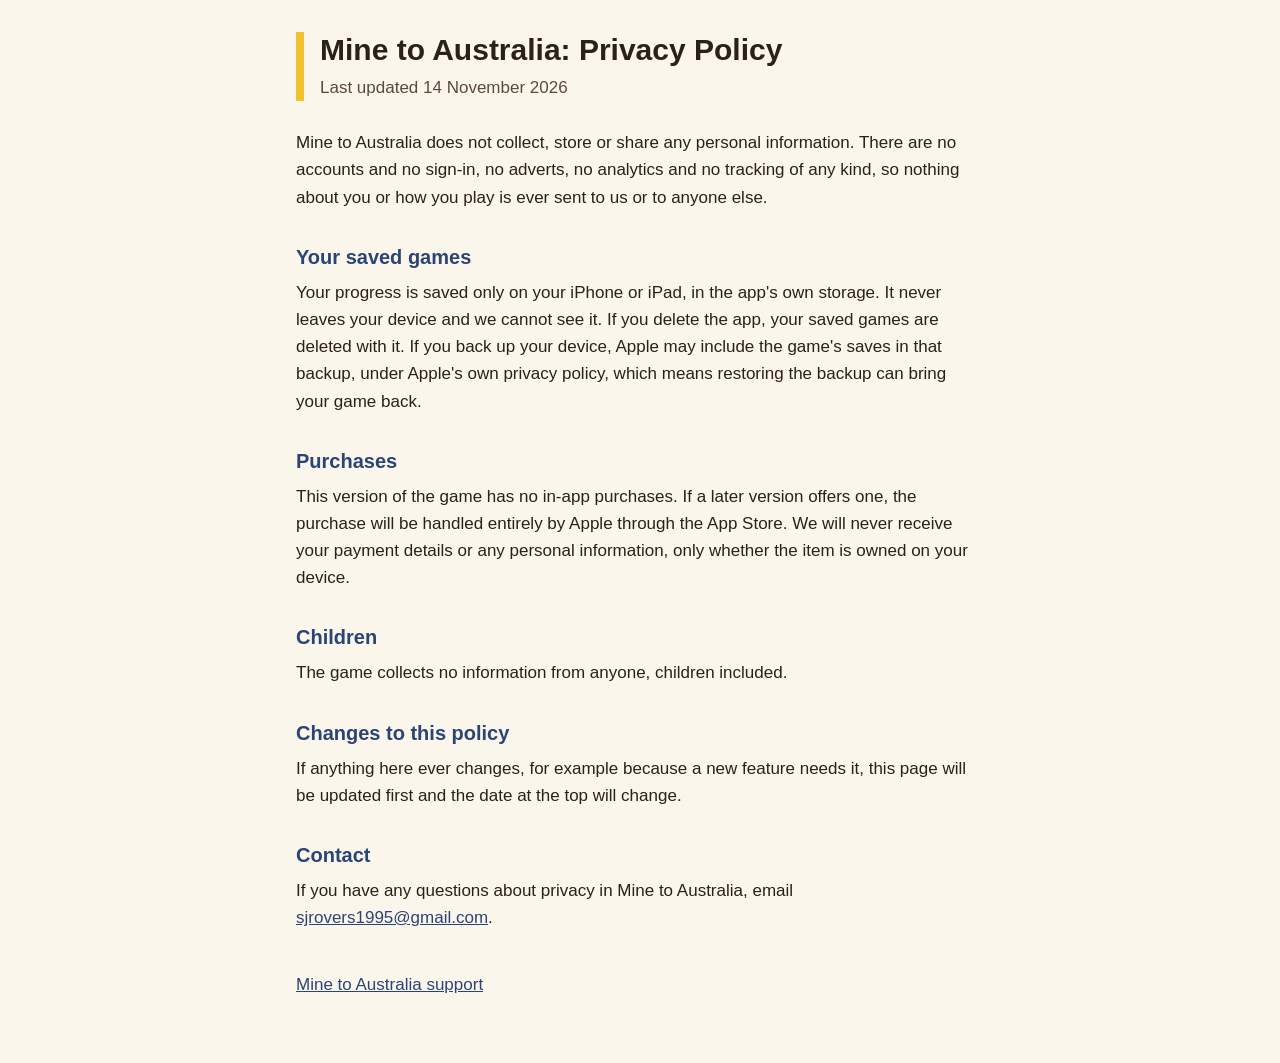
==== privacy.html @ 1adefa8f "Privacy policy and support pages for Mine to Australia Co-Authored-By: Claude Opus 5.5 <noreply@anth" ====
<!doctype html>
<html lang="en-GB">
<head>
<meta charset="utf-8">
<meta name="viewport" content="width=device-width, initial-scale=1">
<title>Mine to Australia: Privacy Policy</title>
<style>
  :root { --ink: #2b2118; --soft: #5a4a3a; --bg: #fbf6ec; --card: #ffffff; --gold: #f2c12e; --blue: #2b4476; }
  @media (prefers-color-scheme: dark) { :root { --ink: #f3ece0; --soft: #c9bba6; --bg: #17130f; --card: #221c16; --blue: #8fb0ea; } }
  * { box-sizing: border-box; }
  body { margin: 0; background: var(--bg); color: var(--ink); font: 17px/1.6 -apple-system, BlinkMacSystemFont, "Segoe UI", Roboto, sans-serif; }
  main { max-width: 720px; margin: 0 auto; padding: 32px 16px 64px; }
  header { border-left: 8px solid var(--gold); padding-left: 16px; margin-bottom: 28px; }
  h1 { font-size: 30px; line-height: 1.2; margin: 0 0 6px; }
  h2 { font-size: 20px; margin: 30px 0 6px; color: var(--blue); }
  p { margin: 0 0 12px; }
  .meta { color: var(--soft); margin: 0; }
  a { color: var(--blue); }
  nav { margin-top: 40px; color: var(--soft); }
</style>
</head>
<body>
<main>
  <header>
    <h1>Mine to Australia: Privacy Policy</h1>
    <p class="meta">Last updated 14 November 2026</p>
  </header>

  <p>Mine to Australia does not collect, store or share any personal information. There are no accounts and no sign-in, no adverts, no analytics and no tracking of any kind, so nothing about you or how you play is ever sent to us or to anyone else.</p>

  <h2>Your saved games</h2>
  <p>Your progress is saved only on your iPhone or iPad, in the app's own storage. It never leaves your device and we cannot see it. If you delete the app, your saved games are deleted with it. If you back up your device, Apple may include the game's saves in that backup, under Apple's own privacy policy, which means restoring the backup can bring your game back.</p>

  <h2>Purchases</h2>
  <p>This version of the game has no in-app purchases. If a later version offers one, the purchase will be handled entirely by Apple through the App Store. We will never receive your payment details or any personal information, only whether the item is owned on your device.</p>

  <h2>Children</h2>
  <p>The game collects no information from anyone, children included.</p>

  <h2>Changes to this policy</h2>
  <p>If anything here ever changes, for example because a new feature needs it, this page will be updated first and the date at the top will change.</p>

  <h2>Contact</h2>
  <p>If you have any questions about privacy in Mine to Australia, email <a href="mailto:sjrovers1995@gmail.com">sjrovers1995@gmail.com</a>.</p>

  <nav><a href="./">Mine to Australia support</a></nav>
</main>
</body>
</html>
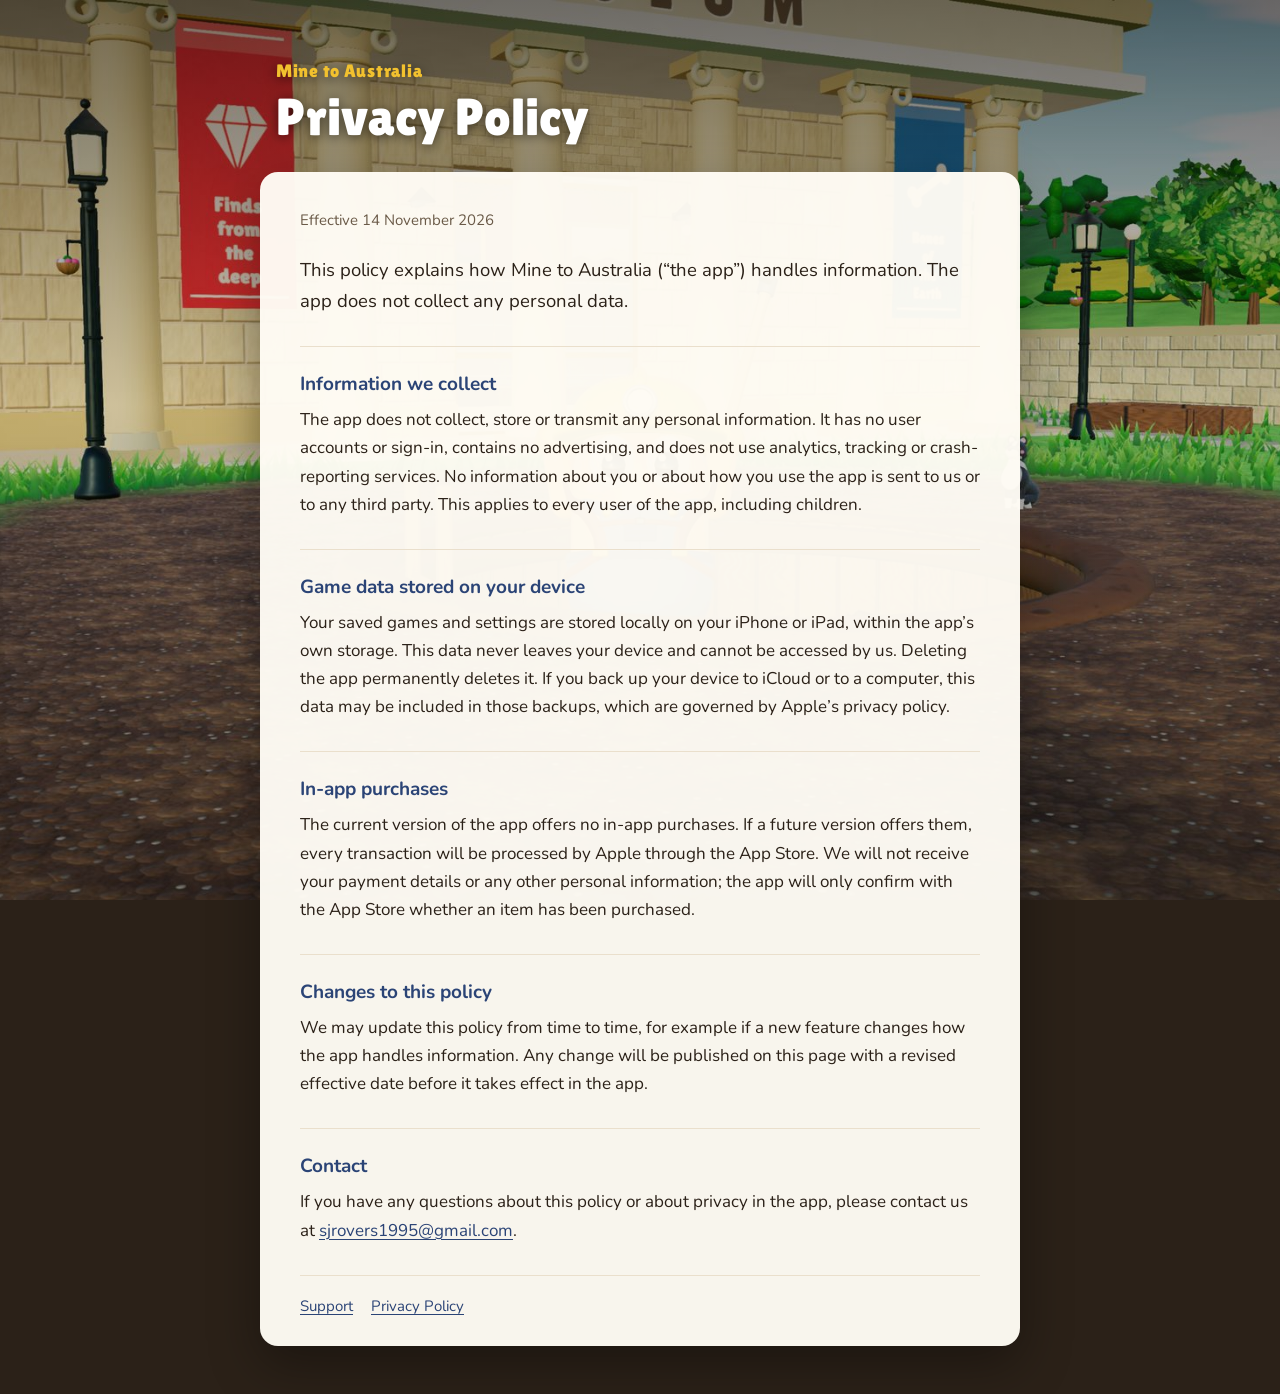
==== commit 674cc6a0: "Redesign: the game's header picture behind the pages, more formal wording The App Store header image" ====
--- a/privacy.html
+++ b/privacy.html
@@ -3,47 +3,38 @@
 <head>
 <meta charset="utf-8">
 <meta name="viewport" content="width=device-width, initial-scale=1">
-<title>Mine to Australia: Privacy Policy</title>
-<style>
-  :root { --ink: #2b2118; --soft: #5a4a3a; --bg: #fbf6ec; --card: #ffffff; --gold: #f2c12e; --blue: #2b4476; }
-  @media (prefers-color-scheme: dark) { :root { --ink: #f3ece0; --soft: #c9bba6; --bg: #17130f; --card: #221c16; --blue: #8fb0ea; } }
-  * { box-sizing: border-box; }
-  body { margin: 0; background: var(--bg); color: var(--ink); font: 17px/1.6 -apple-system, BlinkMacSystemFont, "Segoe UI", Roboto, sans-serif; }
-  main { max-width: 720px; margin: 0 auto; padding: 32px 16px 64px; }
-  header { border-left: 8px solid var(--gold); padding-left: 16px; margin-bottom: 28px; }
-  h1 { font-size: 30px; line-height: 1.2; margin: 0 0 6px; }
-  h2 { font-size: 20px; margin: 30px 0 6px; color: var(--blue); }
-  p { margin: 0 0 12px; }
-  .meta { color: var(--soft); margin: 0; }
-  a { color: var(--blue); }
-  nav { margin-top: 40px; color: var(--soft); }
-</style>
+<title>Privacy Policy | Mine to Australia</title>
+<meta name="description" content="The privacy policy for Mine to Australia on iPhone and iPad. The app collects no personal data.">
+<link rel="preload" href="fonts/lilita-one-latin-400-normal.woff2" as="font" type="font/woff2" crossorigin>
+<link rel="stylesheet" href="style.css">
 </head>
 <body>
+<header class="hero">
+  <p class="game">Mine to Australia</p>
+  <h1>Privacy Policy</h1>
+</header>
 <main>
-  <header>
-    <h1>Mine to Australia: Privacy Policy</h1>
-    <p class="meta">Last updated 14 November 2026</p>
-  </header>
+  <p class="meta">Effective 14 November 2026</p>
+  <p class="lead">This policy explains how Mine to Australia (“the app”) handles information. The app does not collect any personal data.</p>
 
-  <p>Mine to Australia does not collect, store or share any personal information. There are no accounts and no sign-in, no adverts, no analytics and no tracking of any kind, so nothing about you or how you play is ever sent to us or to anyone else.</p>
+  <h2>Information we collect</h2>
+  <p>The app does not collect, store or transmit any personal information. It has no user accounts or sign-in, contains no advertising, and does not use analytics, tracking or crash-reporting services. No information about you or about how you use the app is sent to us or to any third party. This applies to every user of the app, including children.</p>
 
-  <h2>Your saved games</h2>
-  <p>Your progress is saved only on your iPhone or iPad, in the app's own storage. It never leaves your device and we cannot see it. If you delete the app, your saved games are deleted with it. If you back up your device, Apple may include the game's saves in that backup, under Apple's own privacy policy, which means restoring the backup can bring your game back.</p>
+  <h2>Game data stored on your device</h2>
+  <p>Your saved games and settings are stored locally on your iPhone or iPad, within the app’s own storage. This data never leaves your device and cannot be accessed by us. Deleting the app permanently deletes it. If you back up your device to iCloud or to a computer, this data may be included in those backups, which are governed by Apple’s privacy policy.</p>
 
-  <h2>Purchases</h2>
-  <p>This version of the game has no in-app purchases. If a later version offers one, the purchase will be handled entirely by Apple through the App Store. We will never receive your payment details or any personal information, only whether the item is owned on your device.</p>
-
-  <h2>Children</h2>
-  <p>The game collects no information from anyone, children included.</p>
+  <h2>In-app purchases</h2>
+  <p>The current version of the app offers no in-app purchases. If a future version offers them, every transaction will be processed by Apple through the App Store. We will not receive your payment details or any other personal information; the app will only confirm with the App Store whether an item has been purchased.</p>
 
   <h2>Changes to this policy</h2>
-  <p>If anything here ever changes, for example because a new feature needs it, this page will be updated first and the date at the top will change.</p>
+  <p>We may update this policy from time to time, for example if a new feature changes how the app handles information. Any change will be published on this page with a revised effective date before it takes effect in the app.</p>
 
   <h2>Contact</h2>
-  <p>If you have any questions about privacy in Mine to Australia, email <a href="mailto:sjrovers1995@gmail.com">sjrovers1995@gmail.com</a>.</p>
+  <p>If you have any questions about this policy or about privacy in the app, please contact us at <a href="mailto:sjrovers1995@gmail.com">sjrovers1995@gmail.com</a>.</p>
 
-  <nav><a href="./">Mine to Australia support</a></nav>
+  <footer>
+    <a href="./">Support</a><a href="privacy.html">Privacy Policy</a>
+  </footer>
 </main>
 </body>
 </html>
--- a/style.css
+++ b/style.css
@@ -0,0 +1,112 @@
+/* Mine to Australia: support and privacy pages. The game's own fonts (SIL Open Font License,
+   in fonts/), served from here so the pages ask nothing of any other site. */
+@font-face { font-family: 'Lilita One'; src: url('fonts/lilita-one-latin-400-normal.woff2') format('woff2'); font-weight: 400; font-display: swap; }
+@font-face { font-family: 'Nunito'; src: url('fonts/nunito-latin-400-normal.woff2') format('woff2'); font-weight: 400; font-display: swap; }
+@font-face { font-family: 'Nunito'; src: url('fonts/nunito-latin-700-normal.woff2') format('woff2'); font-weight: 700; font-display: swap; }
+
+:root {
+  --ink: #2b2118;
+  --soft: #6a5a48;
+  --rule: #eadfcc;
+  --panel: rgba(255, 252, 245, 0.97);
+  --accent: #2b4476;
+  --gold: #f2c12e;
+  --shade: rgba(20, 14, 8, 0.55);
+}
+@media (prefers-color-scheme: dark) {
+  :root {
+    --ink: #f3ece0;
+    --soft: #c4b49d;
+    --rule: #3a3028;
+    --panel: rgba(28, 23, 18, 0.96);
+    --accent: #9dbbf0;
+    --shade: rgba(8, 6, 4, 0.7);
+  }
+}
+
+* { box-sizing: border-box; }
+html { background: #2b2118; }
+body {
+  margin: 0;
+  min-height: 100vh;
+  color: var(--ink);
+  font: 400 17px/1.65 'Nunito', -apple-system, BlinkMacSystemFont, 'Segoe UI', Roboto, sans-serif;
+  -webkit-text-size-adjust: 100%;
+}
+
+/* The App Store header picture behind everything, held still while the page scrolls (a fixed
+   layer rather than background-attachment, which iPhones ignore), darkened a little at the top
+   so the title over it reads, and covered by a solid panel wherever there is body text. */
+body::before {
+  content: '';
+  position: fixed;
+  inset: 0;
+  z-index: -1;
+  background:
+    linear-gradient(to bottom, var(--shade), rgba(20, 14, 8, 0.15) 45%, rgba(20, 14, 8, 0.35)),
+    url('assets/header-2400.jpg') center 42% / cover no-repeat;
+}
+@media (max-width: 900px) {
+  body::before {
+    background:
+      linear-gradient(to bottom, var(--shade), rgba(20, 14, 8, 0.15) 45%, rgba(20, 14, 8, 0.35)),
+      url('assets/header-1200.jpg') center 42% / cover no-repeat;
+  }
+}
+
+.hero {
+  max-width: 760px;
+  margin: 0 auto;
+  padding: 56px 16px 28px;
+  color: #fff;
+  text-shadow: 0 2px 12px rgba(0, 0, 0, 0.55);
+}
+.hero .game {
+  font-family: 'Lilita One', 'Nunito', sans-serif;
+  font-size: 18px;
+  letter-spacing: 0.04em;
+  color: var(--gold);
+  margin: 0 0 4px;
+}
+.hero h1 {
+  font-family: 'Lilita One', 'Nunito', sans-serif;
+  font-weight: 400;
+  font-size: clamp(34px, 7vw, 52px);
+  line-height: 1.05;
+  margin: 0;
+}
+
+main {
+  max-width: 760px;
+  margin: 0 auto 48px;
+  padding: 36px 40px 28px;
+  background: var(--panel);
+  border-radius: 18px;
+  box-shadow: 0 18px 50px rgba(0, 0, 0, 0.35);
+}
+@media (max-width: 640px) {
+  main { margin: 0 12px 32px; padding: 26px 20px 20px; border-radius: 14px; }
+  .hero { padding-top: 40px; }
+}
+
+.meta { color: var(--soft); font-size: 15px; margin: 0 0 22px; }
+.lead { font-size: 18.5px; margin: 0 0 8px; }
+h2 {
+  font-size: 19px;
+  font-weight: 700;
+  color: var(--accent);
+  margin: 30px 0 6px;
+  padding-top: 22px;
+  border-top: 1px solid var(--rule);
+}
+p { margin: 0 0 12px; }
+a { color: var(--accent); text-decoration-thickness: 1px; text-underline-offset: 3px; }
+
+footer {
+  margin-top: 30px;
+  padding-top: 18px;
+  border-top: 1px solid var(--rule);
+  font-size: 15px;
+  color: var(--soft);
+}
+footer a { margin-right: 18px; }
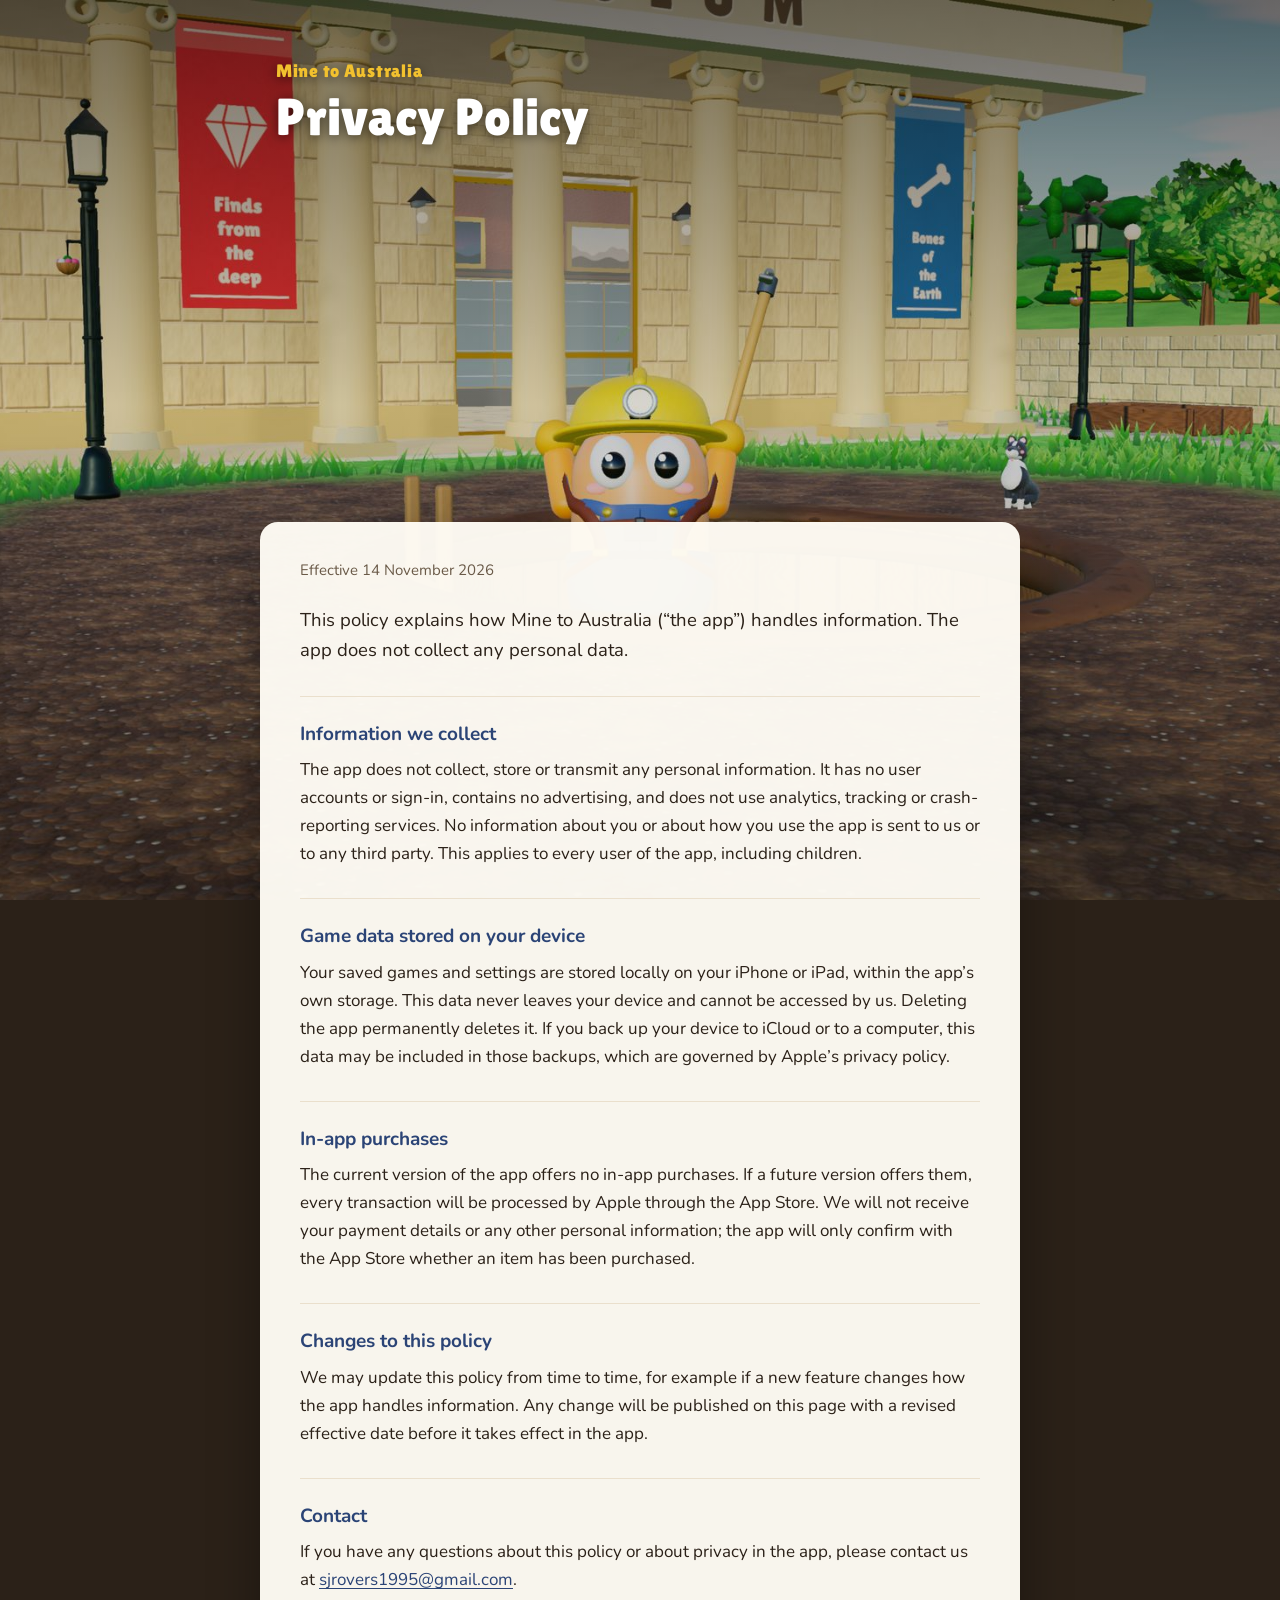
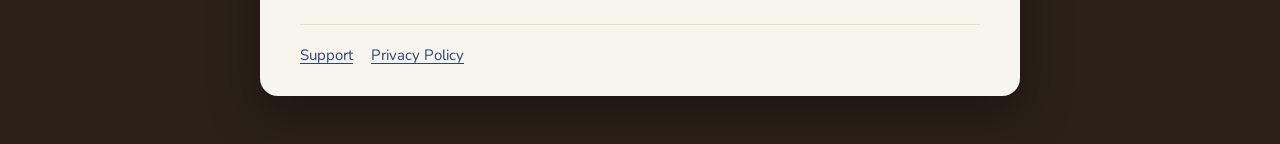
==== commit d8764068: "Load the new stylesheet rather than a cached one Co-Authored-By: Claude Opus 5.5 <noreply@anthropic." ====
--- a/privacy.html
+++ b/privacy.html
@@ -6,7 +6,7 @@
 <title>Privacy Policy | Mine to Australia</title>
 <meta name="description" content="The privacy policy for Mine to Australia on iPhone and iPad. The app collects no personal data.">
 <link rel="preload" href="fonts/lilita-one-latin-400-normal.woff2" as="font" type="font/woff2" crossorigin>
-<link rel="stylesheet" href="style.css">
+<link rel="stylesheet" href="style.css?v=2">
 </head>
 <body>
 <header class="hero">
--- a/style.css
+++ b/style.css
@@ -54,8 +54,11 @@
   }
 }
 
+/* Tall enough that the digger in the middle of the picture shows between the title and the
+   panel (it stands 39 to 55% of the way down the picture, which fills the screen's height). */
 .hero {
   max-width: 760px;
+  min-height: 58vh;
   margin: 0 auto;
   padding: 56px 16px 28px;
   color: #fff;
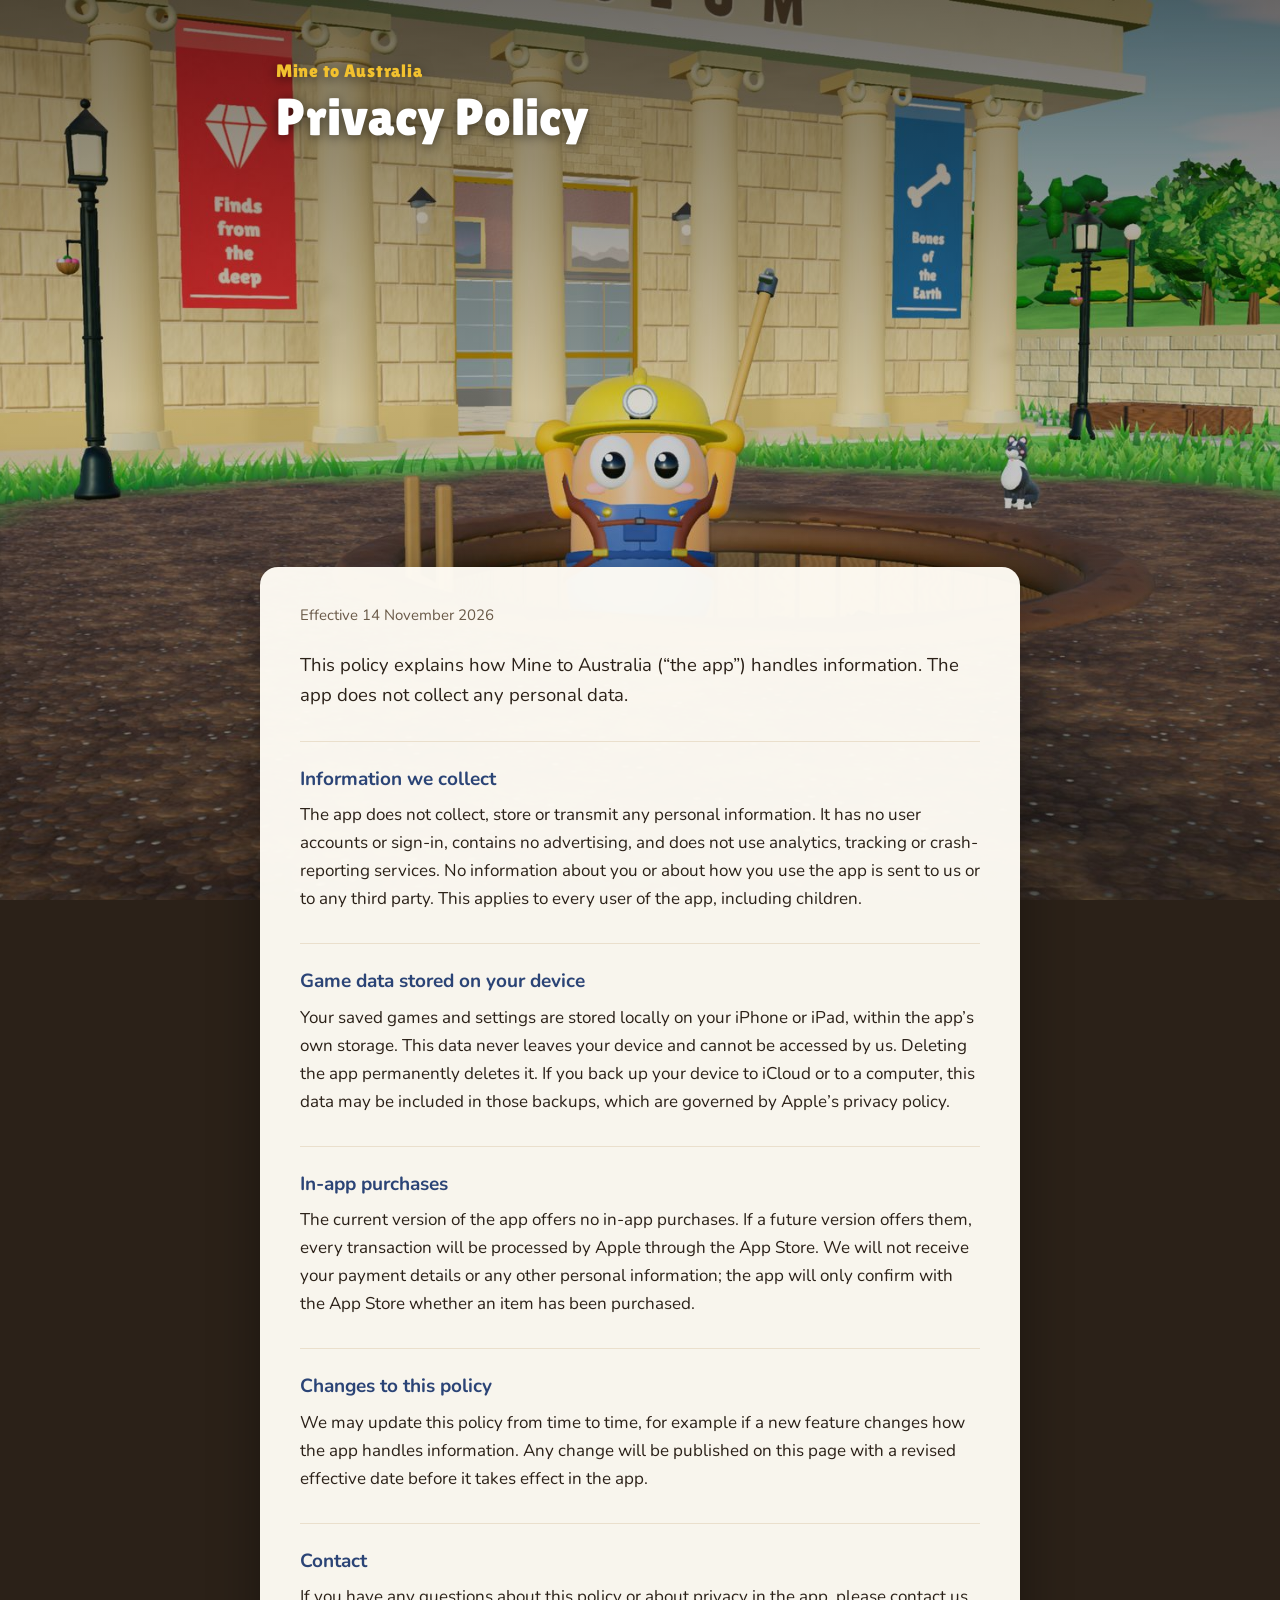
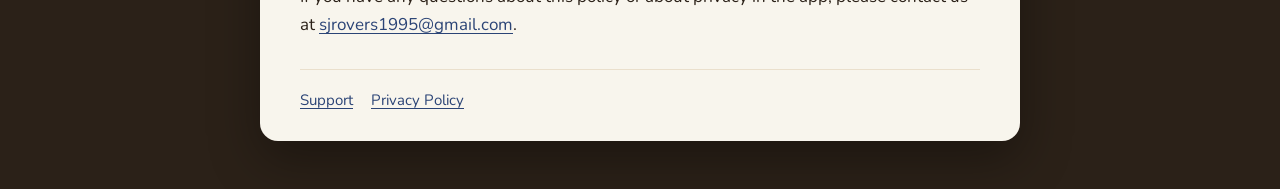
==== commit 6879524b: "A little more of the garden above the panel Co-Authored-By: Claude Opus 5.5 <noreply@anthropic.com>" ====
--- a/privacy.html
+++ b/privacy.html
@@ -6,7 +6,7 @@
 <title>Privacy Policy | Mine to Australia</title>
 <meta name="description" content="The privacy policy for Mine to Australia on iPhone and iPad. The app collects no personal data.">
 <link rel="preload" href="fonts/lilita-one-latin-400-normal.woff2" as="font" type="font/woff2" crossorigin>
-<link rel="stylesheet" href="style.css?v=2">
+<link rel="stylesheet" href="style.css?v=3">
 </head>
 <body>
 <header class="hero">
--- a/style.css
+++ b/style.css
@@ -58,7 +58,7 @@
    panel (it stands 39 to 55% of the way down the picture, which fills the screen's height). */
 .hero {
   max-width: 760px;
-  min-height: 58vh;
+  min-height: 63vh;
   margin: 0 auto;
   padding: 56px 16px 28px;
   color: #fff;
